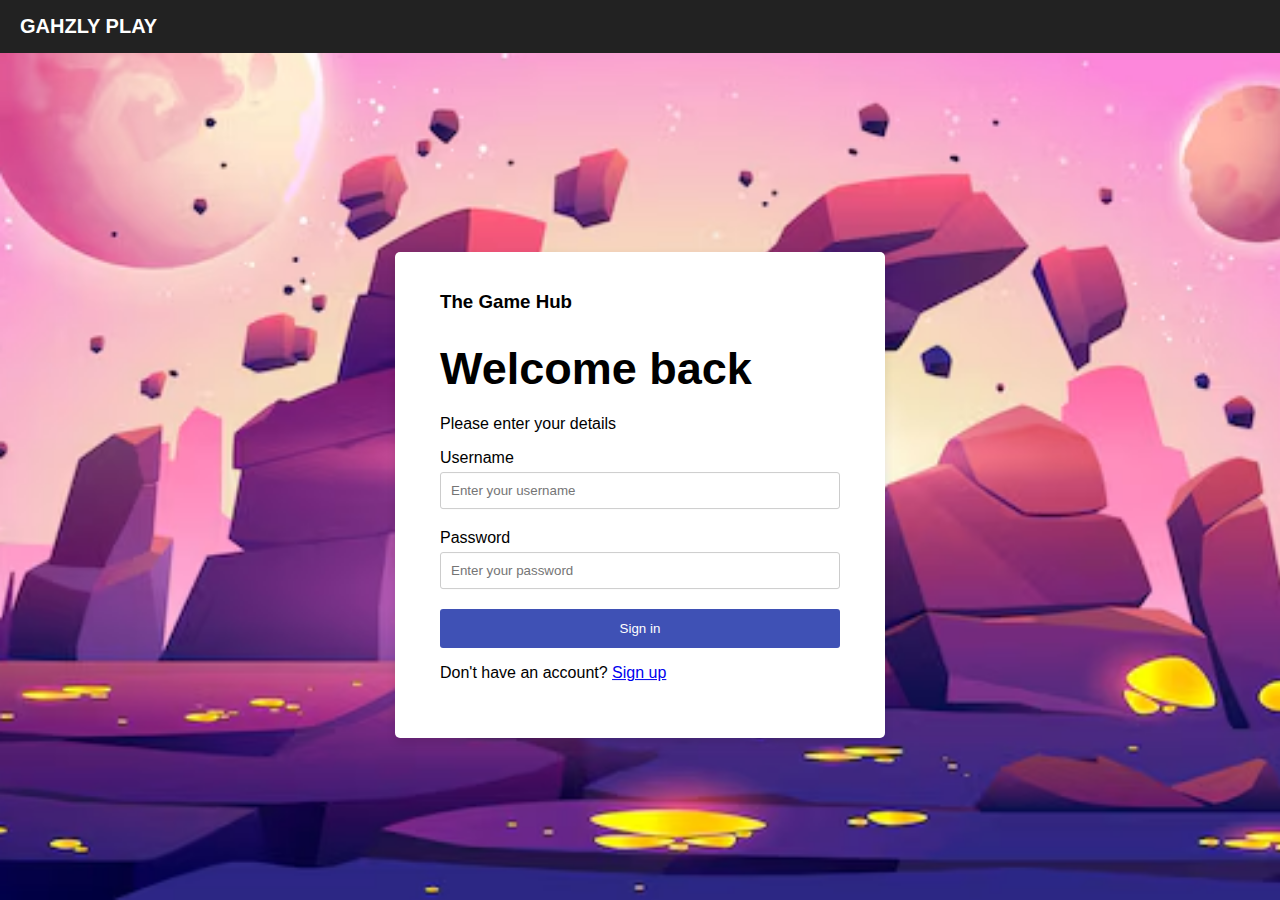
==== HTML/index.html @ c9c8ebc3 "Final touches are left" ====
<!DOCTYPE html>
<html lang="en">
<head>
    <meta charset="UTF-8">
    <meta name="viewport" content="width=device-width, initial-scale=1.0">
    <title>The Cube Factory - Login</title>
    <link rel="stylesheet" href="../CSS/styles.css">
</head>
<body>
    <nav class="navbar">
        <div class="logo">GAHZLY PLAY</div>
    </nav>

    <div class="container">

        <h3>The Game Hub</h3>
        <h1>Welcome back</h1>
        <p>Please enter your details</p>

        <form id="login-form">
            <div class="form-group">
                <label for="username">Username</label>
                <input type="text" id="username" name="username" placeholder="Enter your username" required>
            </div>
            <div class="form-group">
                <label for="password">Password</label>
                <input type="password" id="password" name="password" placeholder="Enter your password" required>
            </div>
    
            <button type="submit" class="btn">Sign in</button>

            <p>Don't have an account? <a href="./register.html">Sign up</a></p>
        </form>
        <p id="login-message"></p>
    </div>

    <script type="module" src="../JS/script.js"></script>
</body>
</html>
---- CSS/styles.css ----
body {
  font-family: sans-serif;
  margin: 0;
  display: flex;
  justify-content: center;
  /* align-items: center; */
  min-height: 100vh;
  /* Set the background image */
  background-image: url('../IMG/game-background.png'); 
  background-size: cover; 
  background-position: center center; 
  background-repeat: no-repeat;
}

  /* Navigation Bar */
  .navbar {
    display: flex;
    background-color: #222;
    padding: 15px 50px;
    color: #fff;
    position: fixed; 
    top: 0; 
    width: 100%; 
  }
  
  .logo {
    font-size: 20px;
    font-weight: bold;
    margin-left: 20px;
  }

.container {
  background-color: #fff;
  padding: 20px 45px 40px 45px;
  border-radius: 5px;
  box-shadow: 0 4px 10px rgba(0, 0, 0, 0.1);
  text-align: left;
  width: 400px; /* Set the width */
  height: auto; /* Allow height to adjust based on content */
  position: absolute; /* Position the container absolutely */
  top: 55%; 
  left: 50%;
  transform: translate(-50%, -50%); /* Center the container */
}

h1 {
  font-size: 45px;
  margin-bottom: 20px;
}

.form-group {
  margin-bottom: 20px;
}


label {
  display: block;
  margin-bottom: 5px;
}

input[type="text"],
input[type="email"],
input[type="password"] {
  width: 100%;
  padding: 10px;
  border: 1px solid #ccc;
  border-radius: 3px;
  box-sizing: border-box;
}


.btn {
  background-color: #3f51b5;
  color: #fff;
  padding: 12px 20px;
  border: none;
  border-radius: 3px;
  cursor: pointer;
  width: 100%; 
  
}
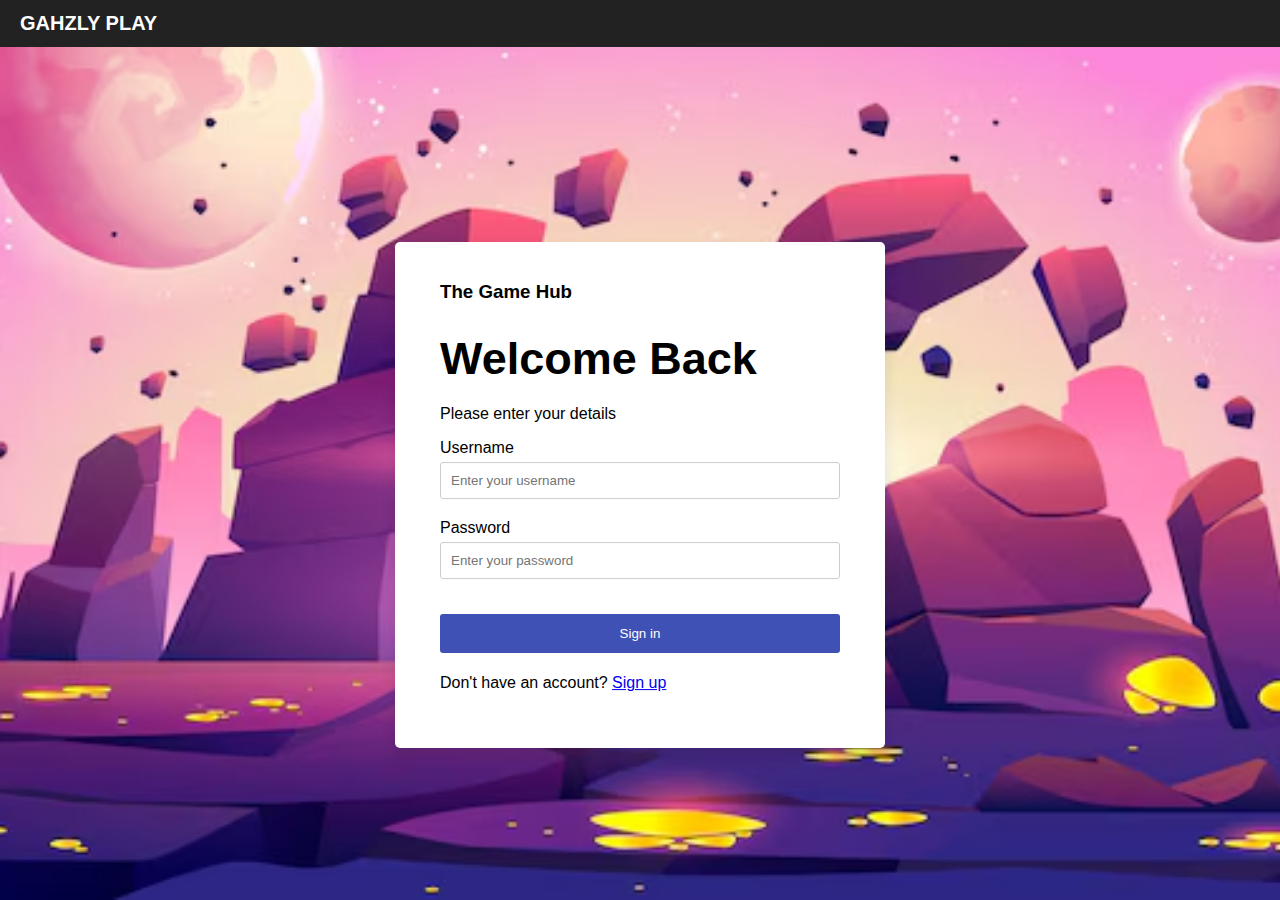
==== commit 0e0f13c5: "small changes" ====
--- a/HTML/index.html
+++ b/HTML/index.html
@@ -14,7 +14,7 @@
     <div class="container">
 
         <h3>The Game Hub</h3>
-        <h1>Welcome back</h1>
+        <h1>Welcome Back</h1>
         <p>Please enter your details</p>
 
         <form id="login-form">
--- a/CSS/styles.css
+++ b/CSS/styles.css
@@ -10,13 +10,26 @@
   background-size: cover; 
   background-position: center center; 
   background-repeat: no-repeat;
+  animation: changeBackground 40s infinite;
+}
+
+@keyframes changeBackground {
+  0% { background-image: url('../IMG/game-background1.png'); }
+  15% { background-image: url('../IMG/game-background1.png'); } /* hold image for 15%*/
+  25% { background-image: url('../IMG/game-background2.png'); }
+  40% { background-image: url('../IMG/game-background2.png'); }
+  50% { background-image: url('../IMG/game-background3.jpg'); }
+  65% { background-image: url('../IMG/game-background3.jpg'); }
+  75% { background-image: url('../IMG/game-background4.jpg'); }
+  90% { background-image: url('../IMG/game-background4.jpg'); }
+  100% { background-image: url('../IMG/game-background1.png'); } /* Loop back to the first image */
 }
 
   /* Navigation Bar */
   .navbar {
     display: flex;
     background-color: #222;
-    padding: 15px 50px;
+    padding: 12px 50px;
     color: #fff;
     position: fixed; 
     top: 0; 
@@ -33,7 +46,7 @@
   background-color: #fff;
   padding: 20px 45px 40px 45px;
   border-radius: 5px;
-  box-shadow: 0 4px 10px rgba(0, 0, 0, 0.1);
+  box-shadow: 0 8px 15px rgba(0, 0, 0, 0.1);
   text-align: left;
   width: 400px; /* Set the width */
   height: auto; /* Allow height to adjust based on content */
@@ -77,7 +90,8 @@
   border-radius: 3px;
   cursor: pointer;
   width: 100%; 
-  
+  margin-top: 15px;
+  margin-bottom: 5px;
 }
 
 
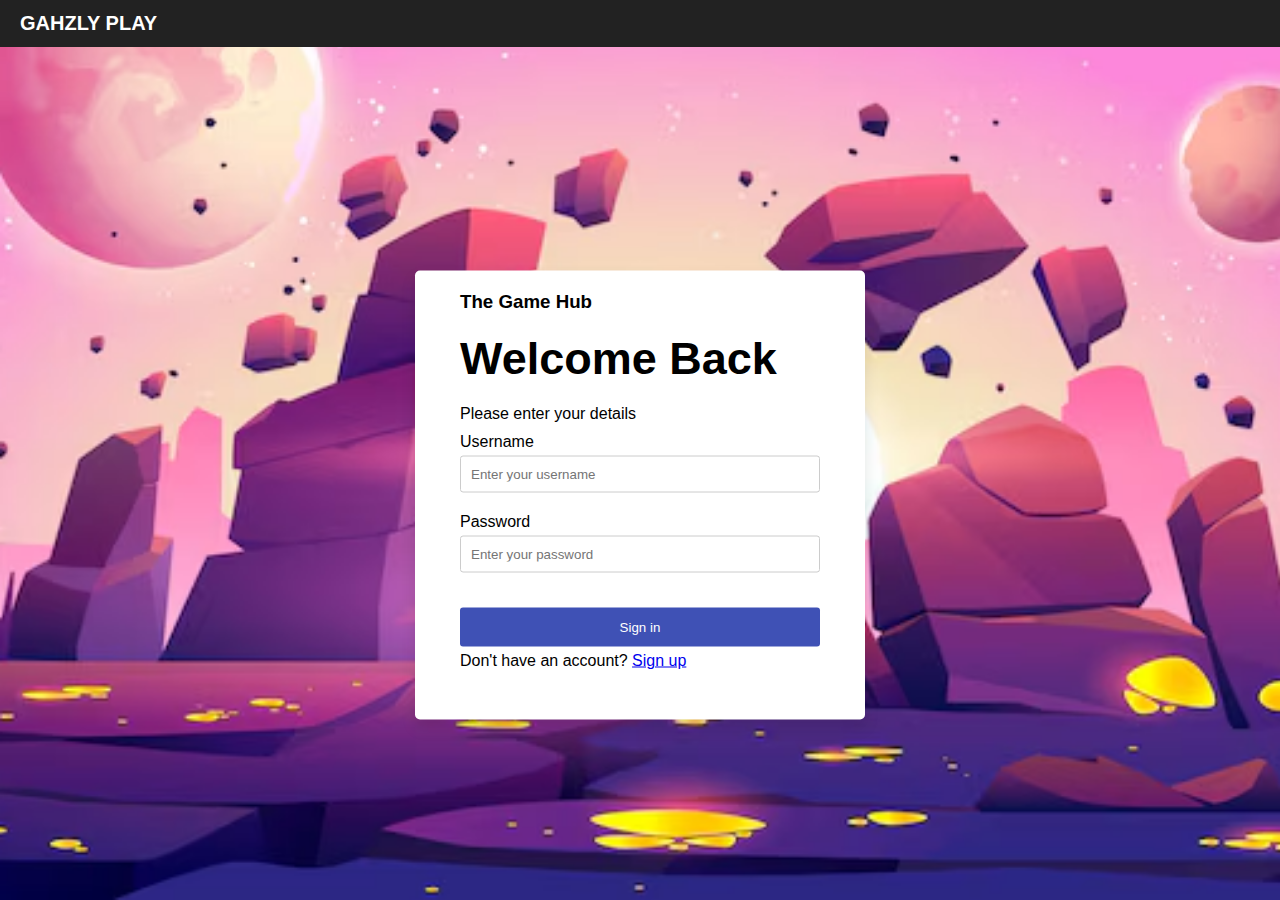
==== commit 80d0dc6b: "fixes" ====
--- a/HTML/index.html
+++ b/HTML/index.html
@@ -4,6 +4,7 @@
     <meta charset="UTF-8">
     <meta name="viewport" content="width=device-width, initial-scale=1.0">
     <title>The Cube Factory - Login</title>
+    <link rel="stylesheet" href="../CSS/navbar.css">
     <link rel="stylesheet" href="../CSS/styles.css">
 </head>
 <body>
--- a/CSS/navbar.css
+++ b/CSS/navbar.css
@@ -0,0 +1,105 @@
+/* General Reset */
+* {
+    margin: 0;
+    padding: 0;
+    box-sizing: border-box;
+  }
+
+  /* Navigation Bar */
+.navbar {
+  display: flex;
+  align-items: center;
+  justify-content: space-between;
+  background-color: #222;
+  padding: 12px 20px;
+  color: #fff;
+  position: fixed; /* Fix the navbar to the top of the page */
+  top: 0; /* Align to the top */
+  left: 0; /* Ensure it's aligned to the left */
+  width: 100%; /* Make the navbar span the entire width */
+  z-index: 1000; /* Ensure it stays above other content */
+}
+
+/*Web logo*/
+.logo {
+  font-size: 20px;
+  font-weight: bold;
+}
+
+/*Links*/
+.nav-links {
+  list-style: none;
+  display: flex;
+  gap: 20px;
+  align-items: center;
+  color: #fff;
+  text-decoration: none;
+  font-size: 16px;
+}
+
+  
+.nav-links li {
+  display: inline;
+}
+  
+.nav-links a {
+  color: #fff;
+  text-decoration: none;
+  font-size: 16px;
+}
+  
+.nav-links a:hover, button:hover {
+  text-decoration: underline;
+}
+  
+/*My account icon*/
+.icon {
+  width: 30px; 
+  height: 30px; 
+}
+  
+.icon:hover {
+  transform: scale(1.1); /* Increase size slightly on hover */
+  transition: transform 0.2s ease-in-out; /* Smooth transition */
+}
+
+/*Search bar*/
+.search-bar input {
+  padding: 10px;
+  font-size: 14px;
+  border: none;
+  border-radius: 4px;
+}
+
+/*Leader Board*/
+.leaderboard-container {
+  position: relative; 
+  color: #fff;
+  font-size: 16px;
+}
+  
+.dropdown-content {
+  display: none; /* Hidden by default */
+  position: absolute;
+  background-color: #444;
+  color: white;
+  min-width: 150px;
+  border-radius: 5px;
+  box-shadow: 0 8px 16px rgba(0, 0, 0, 0.3);
+  padding: 10px; 
+  left: 50%; 
+  transform: translateX(-50%); 
+}
+  
+.leaderboard-container:hover .dropdown-content {
+  display: block;
+}
+  
+.dropdown-content ul {
+  list-style-type: none;
+  text-align: left;
+}
+  
+.dropdown-content li {
+  padding: 5px 0;
+}--- a/CSS/styles.css
+++ b/CSS/styles.css
@@ -25,30 +25,13 @@
   100% { background-image: url('../IMG/game-background1.png'); } /* Loop back to the first image */
 }
 
-  /* Navigation Bar */
-  .navbar {
-    display: flex;
-    background-color: #222;
-    padding: 12px 50px;
-    color: #fff;
-    position: fixed; 
-    top: 0; 
-    width: 100%; 
-  }
-  
-  .logo {
-    font-size: 20px;
-    font-weight: bold;
-    margin-left: 20px;
-  }
-
 .container {
   background-color: #fff;
   padding: 20px 45px 40px 45px;
   border-radius: 5px;
   box-shadow: 0 8px 15px rgba(0, 0, 0, 0.1);
   text-align: left;
-  width: 400px; /* Set the width */
+  width: 450px; /* Set the width */
   height: auto; /* Allow height to adjust based on content */
   position: absolute; /* Position the container absolutely */
   top: 55%; 
@@ -58,13 +41,16 @@
 
 h1 {
   font-size: 45px;
-  margin-bottom: 20px;
+  margin: 20px 0;
+}
+
+p{
+  margin-bottom: 10px;
 }
 
 .form-group {
   margin-bottom: 20px;
 }
-
 
 label {
   display: block;
@@ -81,7 +67,6 @@
   box-sizing: border-box;
 }
 
-
 .btn {
   background-color: #3f51b5;
   color: #fff;
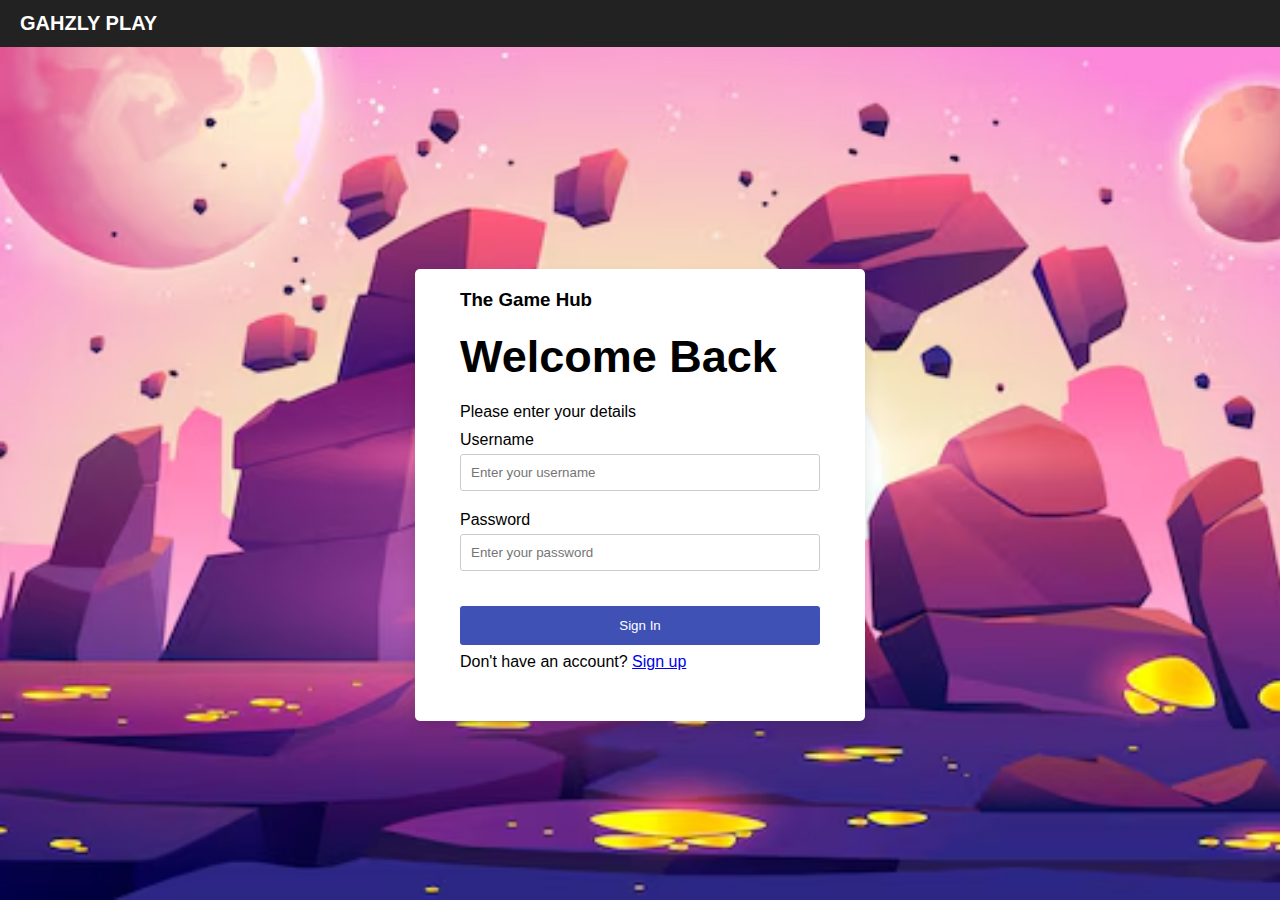
==== commit c97eaee2: "Small touches" ====
--- a/HTML/index.html
+++ b/HTML/index.html
@@ -28,7 +28,7 @@
                 <input type="password" id="password" name="password" placeholder="Enter your password" required>
             </div>
     
-            <button type="submit" class="btn">Sign in</button>
+            <button type="submit" class="btn">Sign In</button>
 
             <p>Don't have an account? <a href="./register.html">Sign up</a></p>
         </form>
--- a/CSS/navbar.css
+++ b/CSS/navbar.css
@@ -36,8 +36,7 @@
   text-decoration: none;
   font-size: 16px;
 }
-
-  
+ 
 .nav-links li {
   display: inline;
 }
@@ -48,7 +47,7 @@
   font-size: 16px;
 }
   
-.nav-links a:hover, button:hover {
+.nav-links:hover, .nav-links a:hover, button:hover {
   text-decoration: underline;
 }
   
--- a/CSS/styles.css
+++ b/CSS/styles.css
@@ -3,7 +3,6 @@
   margin: 0;
   display: flex;
   justify-content: center;
-  /* align-items: center; */
   min-height: 100vh;
   /* Set the background image */
   background-image: url('../IMG/game-background.png'); 
@@ -76,7 +75,13 @@
   cursor: pointer;
   width: 100%; 
   margin-top: 15px;
-  margin-bottom: 5px;
+  margin-bottom: 8px;
+}
+
+.btn:hover {
+  transform: scale(1.05); 
+  background-color: #3c4bb1; 
+  text-decoration: none; 
 }
 
 
